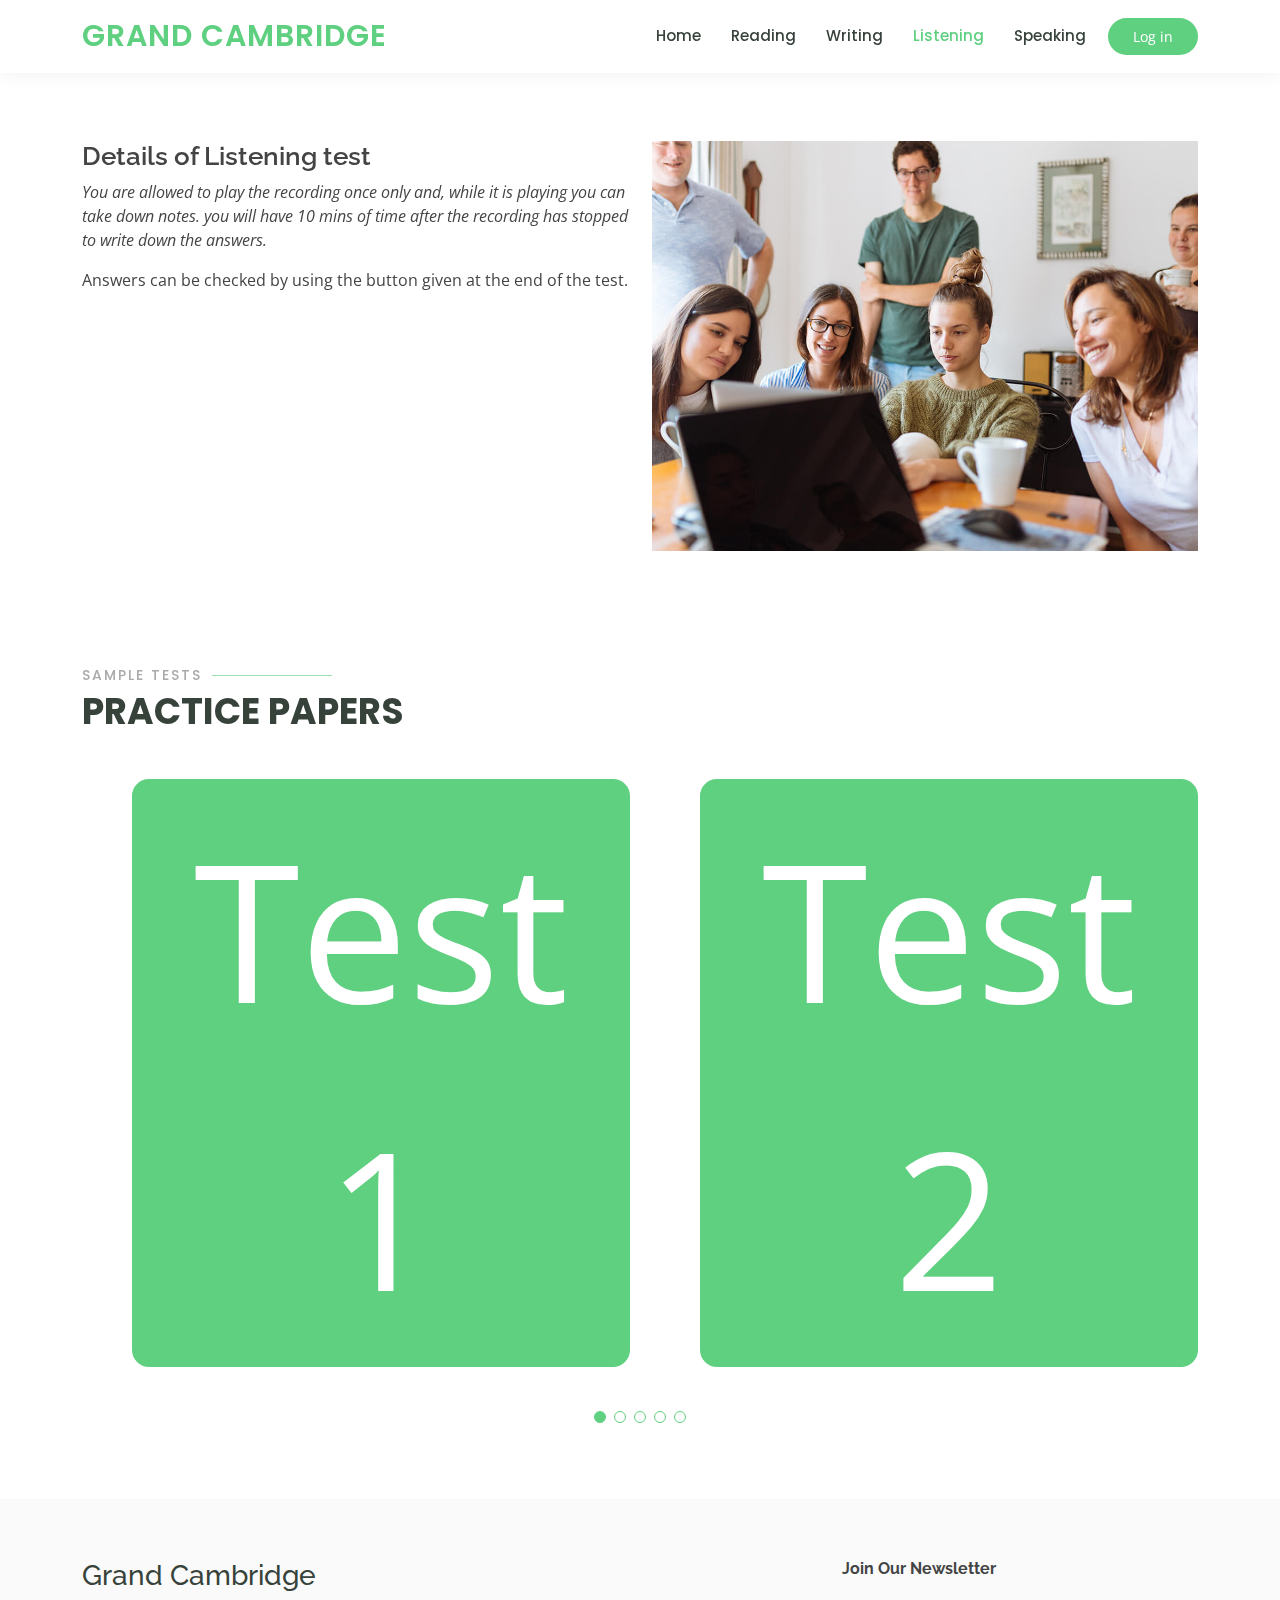
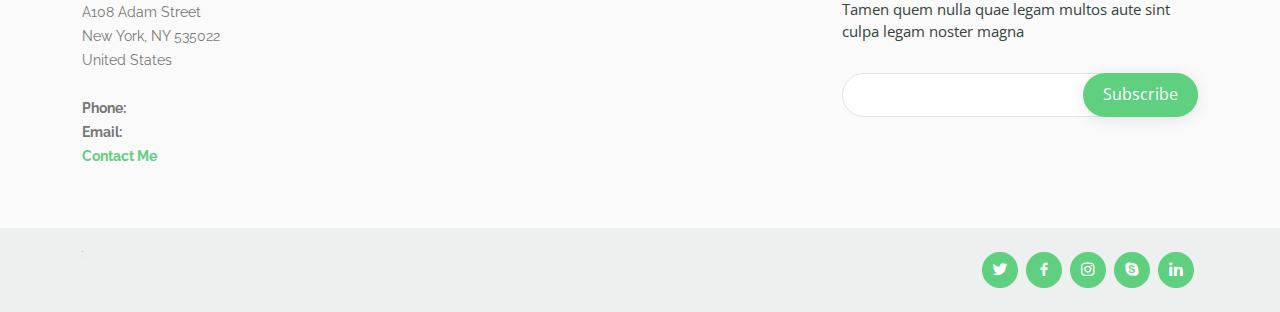
==== listening.html @ 14064060 "Updated Site" ====
<!DOCTYPE html>
<html lang="en">

<head>
  <meta charset="utf-8">
  <meta content="width=device-width, initial-scale=1.0" name="viewport">

  <title>About - Grand Cambridge Bootstrap Template</title>
  <meta content="" name="description">
  <meta content="" name="keywords">

  <!-- Favicons -->
  <link href="assets/img/favicon.png" rel="icon">
  <link href="assets/img/apple-touch-icon.png" rel="apple-touch-icon">

  <!-- Google Fonts -->
  <link
    href="https://fonts.googleapis.com/css?family=Open+Sans:300,300i,400,400i,600,600i,700,700i|Raleway:300,300i,400,400i,500,500i,600,600i,700,700i|Poppins:300,300i,400,400i,500,500i,600,600i,700,700i"
    rel="stylesheet">

  <!-- Vendor CSS Files -->
  <link href="assets/vendor/animate.css/animate.min.css" rel="stylesheet">
  <link href="assets/vendor/aos/aos.css" rel="stylesheet">
  <link href="assets/vendor/bootstrap/css/bootstrap.min.css" rel="stylesheet">
  <link href="assets/vendor/bootstrap-icons/bootstrap-icons.css" rel="stylesheet">
  <link href="assets/vendor/boxicons/css/boxicons.min.css" rel="stylesheet">
  <link href="assets/vendor/remixicon/remixicon.css" rel="stylesheet">
  <link href="assets/vendor/swiper/swiper-bundle.min.css" rel="stylesheet">

  <!-- Template Main CSS File -->
  <link href="assets/css/style.css" rel="stylesheet">

  <!-- =======================================================
  * Template Name: Grand Cambridge - v4.7.0
  * Template URL: https://bootstrapmade.com/mentor-free-education-bootstrap-theme/
  * Author: BootstrapMade.com
  * License: https://bootstrapmade.com/license/
  ======================================================== -->
</head>

<body>

  <!-- ======= Header ======= -->
  <header id="header" class="fixed-top">
    <div class="container d-flex align-items-center">

      <h1 class="logo me-auto"><a href="index.html">Grand Cambridge</a></h1>
      <!-- Uncomment below if you prefer to use an image logo -->
      <!-- <a href="index.html" class="logo me-auto"><img src="assets/img/logo.png" alt="" class="img-fluid"></a>-->

      <nav id="navbar" class="navbar order-last order-lg-0">
        <ul>
          <li><a href="index.html">Home</a></li>
          <li><a href="reading.html">Reading</a></li>
          <li><a href="writing.html">Writing</a></li>
          <li><a class="active" href="listening.html">Listening</a></li>
          <li><a href="speaking.html">Speaking</a></li>
        </ul>
        <i class="bi bi-list mobile-nav-toggle"></i>
      </nav><!-- .navbar -->

      <a href="login.html" class="log-in-btn">Log in</a>

    </div>
  </header><!-- End Header -->

  <main id="main">
    <!-- ======= Breadcrumbs ======= -->
    <section id="about" class="about" style="margin-top: 9vh;">
      <div class="container" data-aos="fade-up">
        <div class="row">
          <div class="col-lg-6 order-1 order-lg-2" data-aos="fade-left" data-aos-delay="100">
            <img src="assets/img/about.jpg" class="img-fluid" alt="">
          </div>
          <div class="col-lg-6 pt-4 pt-lg-0 order-2 order-lg-1 content">
            <h3>Details of Listening test</h3>
            <p class="fst-italic">
              You are allowed to play the recording once only and, while it is playing you can take down notes. you will
              have 10 mins of time after the recording has stopped to write down the answers.
            </p>
            <p>
              Answers can be checked by using the button given at the end of the test.
            </p>

          </div>
        </div>

      </div>
    </section><!-- End About Section -->



    <!-- ======= Testimonials Section ======= -->
    <section id="testimonials" class="testimonials">
      <div class="container" data-aos="fade-up">

        <div class="section-title">
          <h2>Sample Tests</h2>
          <p>Practice Papers</p>
        </div>

        <div class="testimonials-slider swiper" data-aos="fade-up" data-aos-delay="100">
          <div class="swiper-wrapper">

            <div class="swiper-slide">
              <div class="testimonial-wrap">
                <button class="btn btn-primary" style="font-size: 12rem;"><a href="tests/listening/test1.html"
                    style="color: #fff;">Test
                    1</a></button>
              </div>
            </div><!-- End testimonial item -->

            <div class="swiper-slide">
              <div class="testimonial-wrap">
                <button class="btn btn-primary" style="font-size: 12rem;"><a href="tests/listening/test1.html"
                    style="color: #fff;">Test
                    2</a></button>
              </div>
            </div><!-- End testimonial item -->

            <div class="swiper-slide">
              <div class="testimonial-wrap">
                <button class="btn btn-primary" style="font-size: 12rem;"><a href="tests/listening/test1.html"
                    style="color: #fff;"> Test
                    3</a></button>
              </div>
            </div><!-- End testimonial item -->

            <div class="swiper-slide">
              <div class="testimonial-wrap">
                <button class="btn btn-primary" style="font-size: 12rem;"><a href="tests/listening/test1.html"
                    style="color: #fff;"> Test
                    4</a></button>
              </div>
            </div><!-- End testimonial item -->

            <div class="swiper-slide">
              <div class="testimonial-wrap">
                <button class="btn btn-primary" style="font-size: 12rem;"><a href="tests/listening/test1.html"
                    style="color: #fff;"> Test
                    5</a></button>
              </div>
            </div><!-- End testimonial item -->

          </div>
          <div class="swiper-pagination" style="margin-top: 3rem;margin-bottom: none;"></div>
        </div>

      </div>
    </section><!-- End Testimonials Section -->

  </main><!-- End #main -->

  <!-- ======= Footer ======= -->
  <footer id="footer">
    <div class="footer-top">
      <div class="container">
        <div class="row d-flex justify-content-between">
          <div class="col-lg-3 col-md-6 footer-contact">
            <h3>Grand Cambridge</h3>
            <p>
              A108 Adam Street <br>
              New York, NY 535022<br>
              United States <br><br>
              <strong>Phone:</strong><!-- +1 5589 55488 55 --><br>
              <strong>Email:</strong><!-- info@example.com --><br>
              <a href="contact.html"><strong>Contact Me</strong></a><br>
            </p>
          </div>

          <div class="col-lg-4 col-md-6 footer-newsletter">
            <h4>Join Our Newsletter</h4>
            <p>Tamen quem nulla quae legam multos aute sint culpa legam noster magna</p>
            <form action="" method="post">
              <input type="email" name="email"><input type="submit" value="Subscribe">
            </form>
          </div>

        </div>
      </div>
    </div>
    </div>

    <div class="container d-md-flex py-4">

      <div class="me-md-auto text-center text-md-start">
        <div class="copyright" style="font-size: .5px;">
          &copy; Copyright <strong><span>Grand Cambridge</span></strong>. All Rights Reserved
        </div>
        <div class="credits" style="font-size: .5px;">
          <!-- All the links in the footer should remain intact. -->
          <!-- You can delete the links only if you purchased the pro version. -->
          <!-- Licensing information: https://bootstrapmade.com/license/ -->
          <!-- Purchase the pro version with working PHP/AJAX contact form: https://bootstrapmade.com/mentor-free-education-bootstrap-theme/ -->
          Designed by <a href="https://bootstrapmade.com/">BootstrapMade</a>
        </div>
      </div>
      <div class="social-links text-center text-md-right pt-3 pt-md-0">
        <a href="#" class="twitter"><i class="bx bxl-twitter"></i></a>
        <a href="#" class="facebook"><i class="bx bxl-facebook"></i></a>
        <a href="#" class="instagram"><i class="bx bxl-instagram"></i></a>
        <a href="#" class="google-plus"><i class="bx bxl-skype"></i></a>
        <a href="#" class="linkedin"><i class="bx bxl-linkedin"></i></a>
      </div>
    </div>
  </footer><!-- End Footer -->

  <div id="preloader"></div>
  <a href="#" class="back-to-top d-flex align-items-center justify-content-center"><i
      class="bi bi-arrow-up-short"></i></a>

  <!-- Vendor JS Files -->
  <script src="assets/vendor/purecounter/purecounter.js"></script>
  <script src="assets/vendor/aos/aos.js"></script>
  <script src="assets/vendor/bootstrap/js/bootstrap.bundle.min.js"></script>
  <script src="assets/vendor/swiper/swiper-bundle.min.js"></script>
  <script src="assets/vendor/php-email-form/validate.js"></script>

  <!-- Template Main JS File -->
  <script src="assets/js/main.js"></script>

</body>

</html>
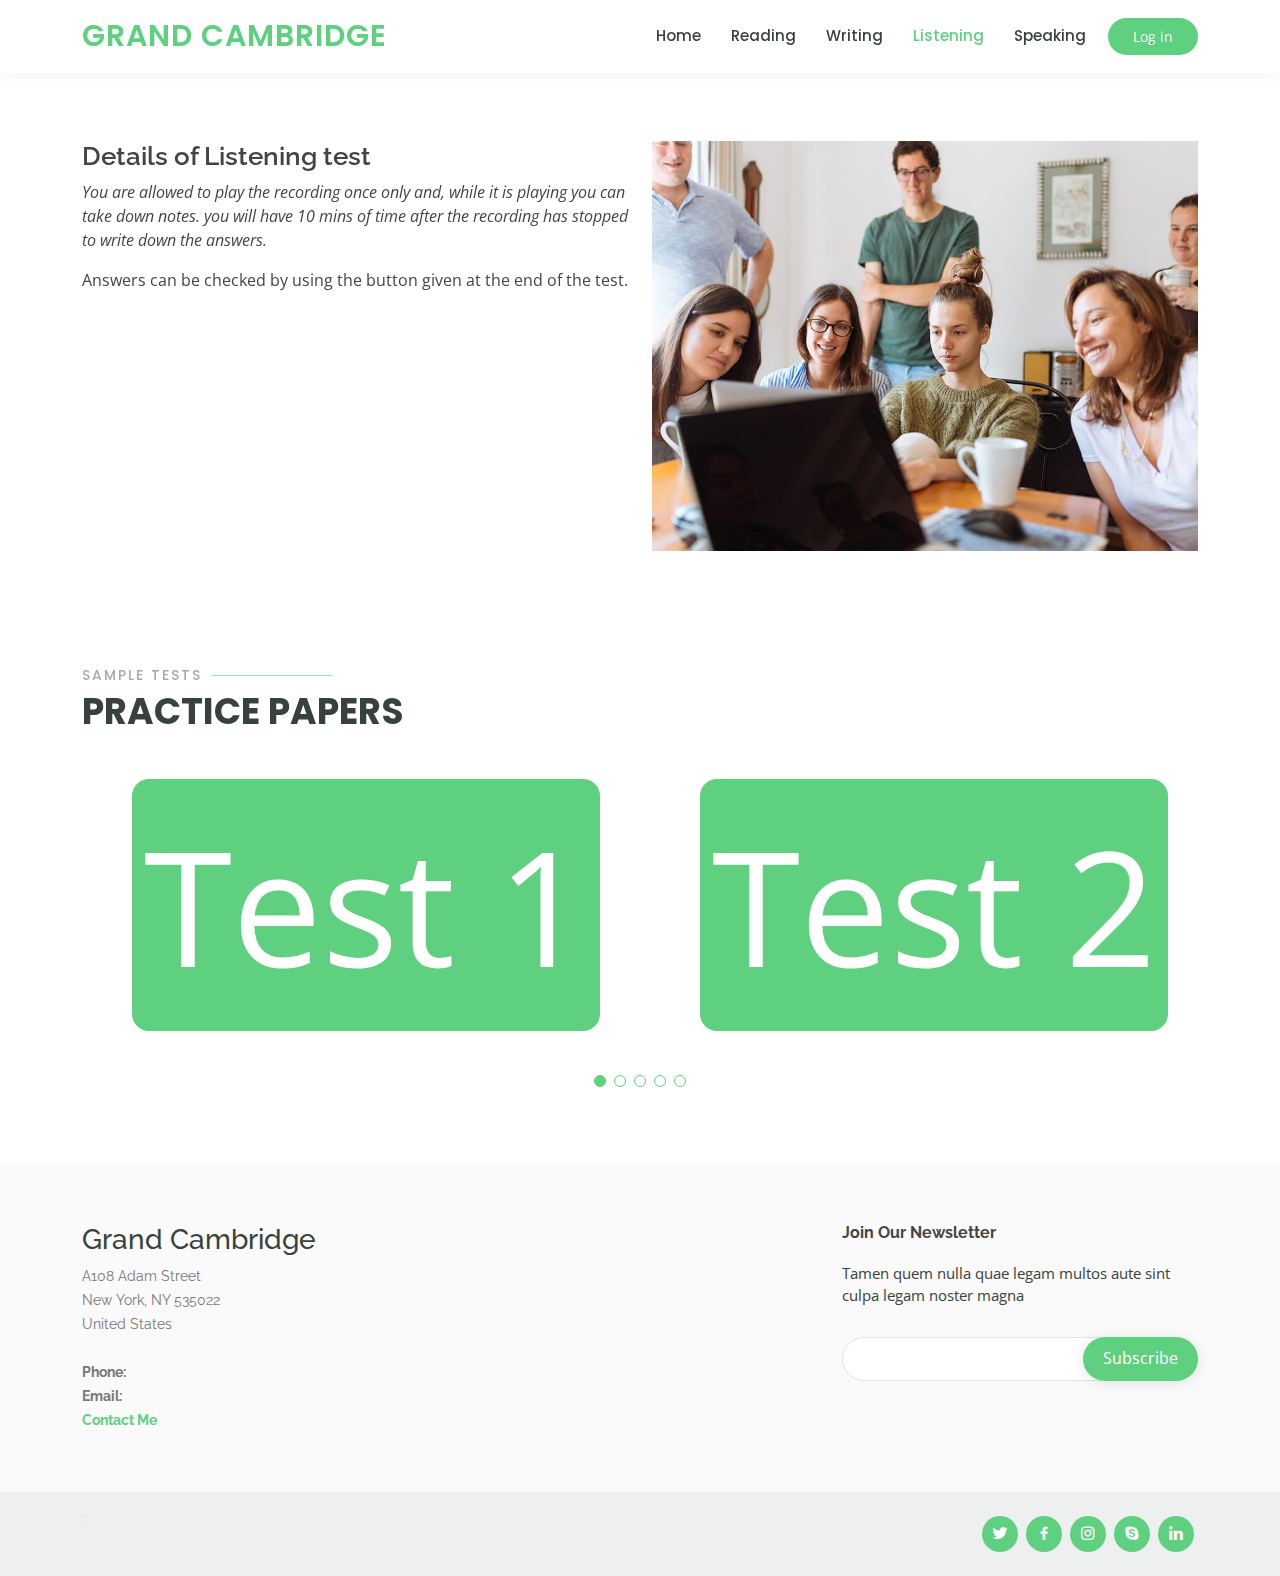
==== commit e4505db2: "New Layout Added" ====
--- a/listening.html
+++ b/listening.html
@@ -104,7 +104,7 @@
 
             <div class="swiper-slide">
               <div class="testimonial-wrap">
-                <button class="btn btn-primary" style="font-size: 12rem;"><a href="tests/listening/test1.html"
+                <button class="btn btn-primary" style="font-size: 10rem;"><a href="tests/listening/test1.html"
                     style="color: #fff;">Test
                     1</a></button>
               </div>
@@ -112,7 +112,7 @@
 
             <div class="swiper-slide">
               <div class="testimonial-wrap">
-                <button class="btn btn-primary" style="font-size: 12rem;"><a href="tests/listening/test1.html"
+                <button class="btn btn-primary" style="font-size: 10rem;"><a href="tests/listening/test1.html"
                     style="color: #fff;">Test
                     2</a></button>
               </div>
@@ -120,7 +120,7 @@
 
             <div class="swiper-slide">
               <div class="testimonial-wrap">
-                <button class="btn btn-primary" style="font-size: 12rem;"><a href="tests/listening/test1.html"
+                <button class="btn btn-primary" style="font-size: 10rem;"><a href="tests/listening/test1.html"
                     style="color: #fff;"> Test
                     3</a></button>
               </div>
@@ -128,7 +128,7 @@
 
             <div class="swiper-slide">
               <div class="testimonial-wrap">
-                <button class="btn btn-primary" style="font-size: 12rem;"><a href="tests/listening/test1.html"
+                <button class="btn btn-primary" style="font-size: 10rem;"><a href="tests/listening/test1.html"
                     style="color: #fff;"> Test
                     4</a></button>
               </div>
@@ -136,7 +136,7 @@
 
             <div class="swiper-slide">
               <div class="testimonial-wrap">
-                <button class="btn btn-primary" style="font-size: 12rem;"><a href="tests/listening/test1.html"
+                <button class="btn btn-primary" style="font-size: 10rem;"><a href="tests/listening/test1.html"
                     style="color: #fff;"> Test
                     5</a></button>
               </div>
